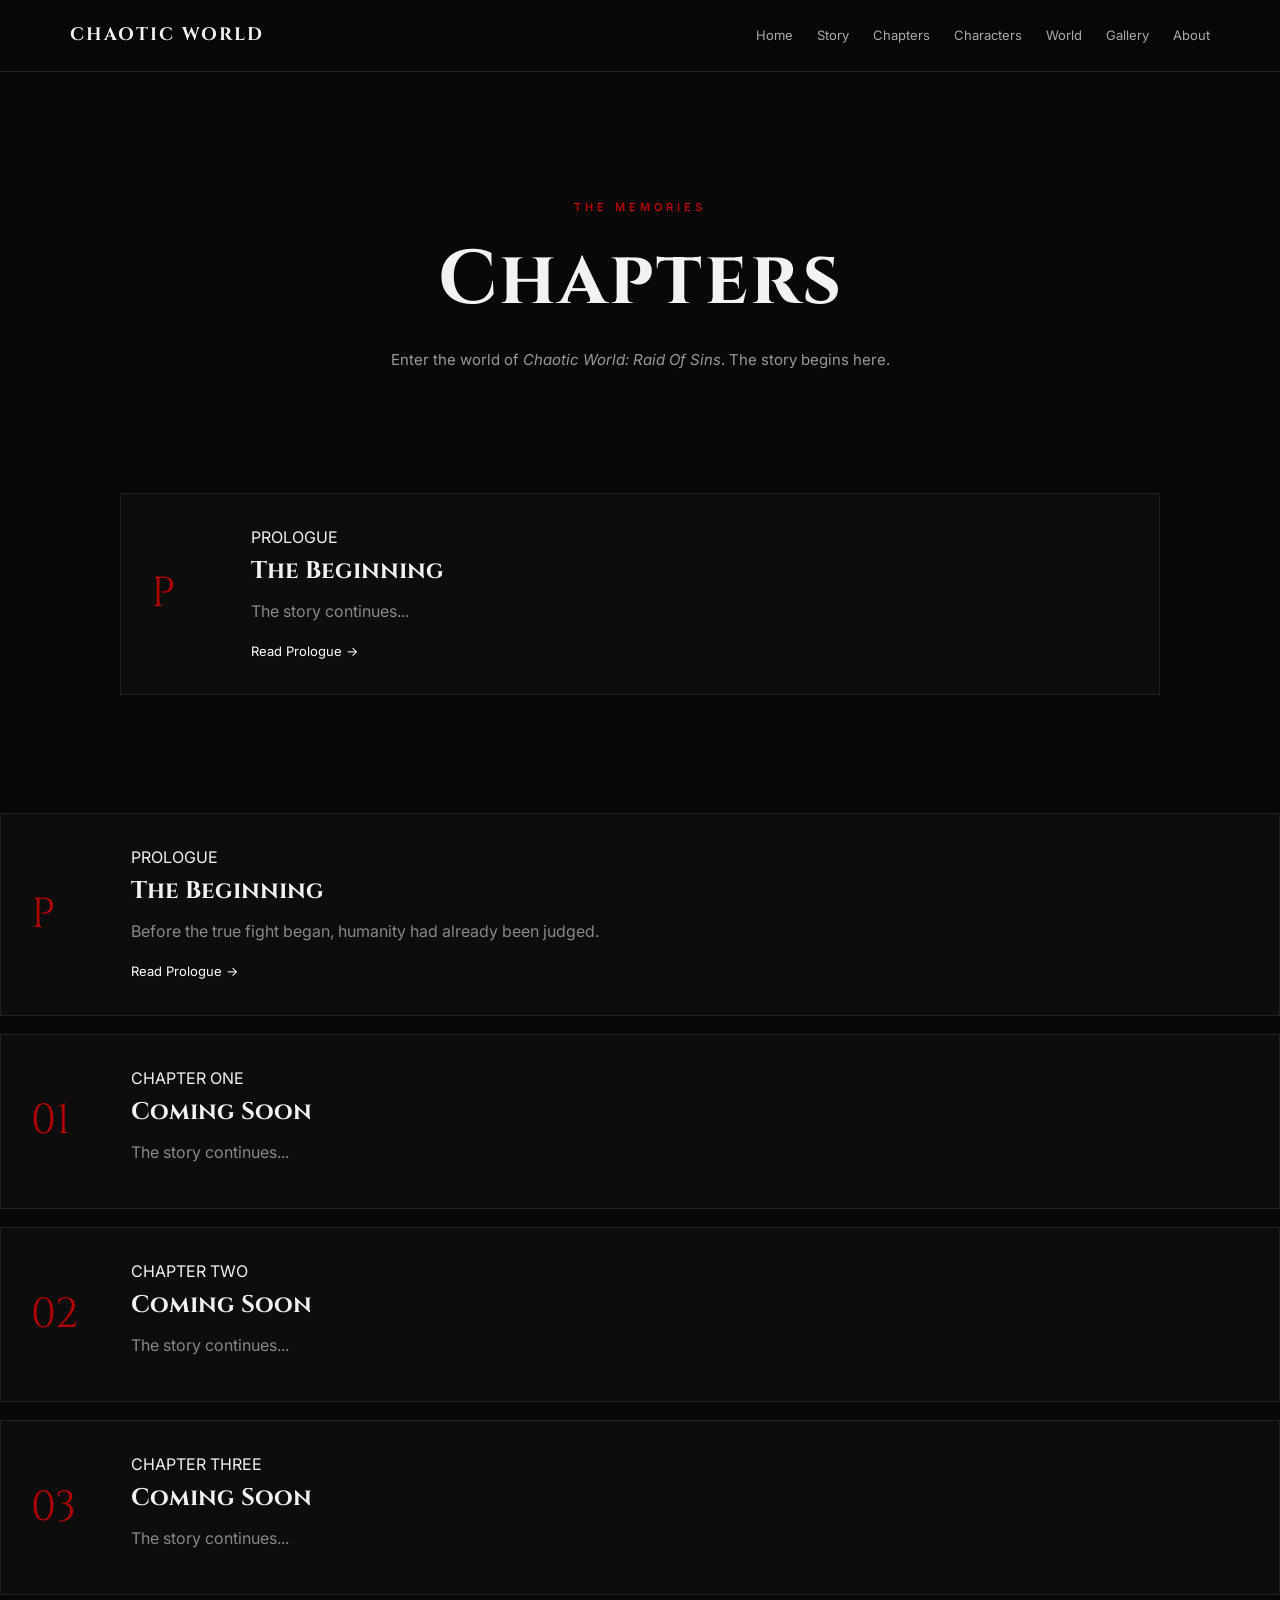
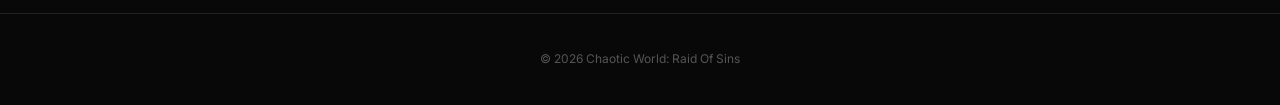
==== chapters.html @ 89fbc268 "Implement chapter loading from JSON Added dynamic loading of chapters from JSON and updated HTML str" ====
<!DOCTYPE html>
<html lang="en">
<head>
    <meta charset="UTF-8">
    <meta name="viewport" content="width=device-width, initial-scale=1.0">

    <title>Chapters | Chaotic World: Raid Of Sins</title>

    <meta name="description" content="Read Chaotic World: Raid Of Sins, beginning with the Prologue and continuing through the chapters.">

    <link rel="stylesheet" href="style.css">
</head>

<body>

    <header>
        <nav>

            <a href="index.html" class="logo">
                CHAOTIC WORLD
            </a>

            <div class="nav-links">
                <a href="index.html">Home</a>
                <a href="story.html">Story</a>
                <a href="chapters.html">Chapters</a>
                <a href="characters.html">Characters</a>
                <a href="world.html">World</a>
                <a href="gallery.html">Gallery</a>
                <a href="about.html">About</a>

            </div>

        </nav>
    </header>


    <main>

        <section class="page-hero">

            <span class="eyebrow">
                THE MEMORIES 
            </span>

            <h1>
                Chapters
            </h1>

            <p>
                Enter the world of
                <em>Chaotic World: Raid Of Sins</em>.
                The story begins here.
            </p>

        </section>


        <section class="chapters-section" id="chapters-list">

    <p>Loading chapters...</p>

</section>

<script>

    fetch("data/chapters.json?v=2")

        .then(response => response.json())

        .then(data => {

            const list = document.getElementById("chapters-list");

            list.innerHTML = "";

            data.chapters.forEach(chapter => {

                const card = document.createElement("div");

                card.className = "chapter-card";

                const number = document.createElement("span");

                number.className = "chapter-number";

                number.textContent = chapter.number;


                const content = document.createElement("div");


                const status = document.createElement("span");

                status.className = "chapter-status";

                status.textContent =
                    chapter.type === "prologue"
                    ? "PROLOGUE"
                    : "CHAPTER " + chapter.number;


                const title = document.createElement("h2");

                title.textContent = chapter.title;


                const description = document.createElement("p");

                description.textContent =
                    chapter.description || "The story continues...";


                const link = document.createElement("a");

                link.href =
                    "reader.html?chapter=" +
                    encodeURIComponent(chapter.id);

                link.textContent =
                    chapter.type === "prologue"
                    ? "Read Prologue →"
                    : "Read Chapter →";


                content.appendChild(status);

                content.appendChild(title);

                content.appendChild(description);

                content.appendChild(link);


                card.appendChild(number);

                card.appendChild(content);


                list.appendChild(card);

            });

        })

        .catch(error => {

            console.error(error);

            document.getElementById("chapters-list").innerHTML =
                "<p>Unable to load chapters.</p>";

        });

</script>

            <!-- PROLOGUE -->

            <div class="chapter-card">

                <span class="chapter-number">
                    P
                </span>

                <div>

                    <span class="chapter-status">
                        PROLOGUE
                    </span>

                    <h2>
                        The Beginning
                    </h2>

                    <p>
                        Before the true fight began, humanity
                        had already been judged.
                    </p>

                    <a href="reader.html?chapter=prologue">
    Read Prologue →
</a>

                </div>

            </div>


            <!-- CHAPTER ONE -->

            <div class="chapter-card">

                <span class="chapter-number">
                    01
                </span>

                <div>

                    <span class="chapter-status">
                        CHAPTER ONE
                    </span>

                    <h2>
                        Coming Soon
                    </h2>

                    <p>
                        The story continues...
                    </p>

                </div>

            </div>


            <!-- CHAPTER TWO -->

            <div class="chapter-card">

                <span class="chapter-number">
                    02
                </span>

                <div>

                    <span class="chapter-status">
                        CHAPTER TWO
                    </span>

                    <h2>
                        Coming Soon
                    </h2>

                    <p>
                        The story continues...
                    </p>

                </div>

            </div>


            <!-- CHAPTER THREE -->

            <div class="chapter-card">

                <span class="chapter-number">
                    03
                </span>

                <div>

                    <span class="chapter-status">
                        CHAPTER THREE
                    </span>

                    <h2>
                        Coming Soon
                    </h2>

                    <p>
                        The story continues...
                    </p>

                </div>

            </div>

        </section>

    </main>


    <footer>

        <p>
            © 2026 Chaotic World: Raid Of Sins
        </p>

    </footer>

</body>
    </html>
---- style.css ----
@import url('https://fonts.googleapis.com/css2?family=Cinzel:wght@400;500;600;700;800&family=Inter:wght@300;400;500;600&display=swap');

* {
    margin: 0;
    padding: 0;
    box-sizing: border-box;
}

html {
    scroll-behavior: smooth;
}

body {
    background: #080808;
    color: #f2f2f2;
    font-family: 'Inter', sans-serif;
    line-height: 1.7;
}

a {
    color: inherit;
    text-decoration: none;
}

header {
    width: 100%;
    border-bottom: 1px solid #222;
    background: rgba(8, 8, 8, 0.96);
    position: sticky;
    top: 0;
    z-index: 1000;
    backdrop-filter: blur(10px);
}

nav {
    max-width: 1200px;
    margin: auto;
    padding: 20px 30px;
    display: flex;
    align-items: center;
    justify-content: space-between;
    gap: 30px;
}

.logo {
    font-family: 'Cinzel', serif;
    font-size: 18px;
    font-weight: 700;
    letter-spacing: 2px;
    white-space: nowrap;
}

.nav-links {
    display: flex;
    align-items: center;
    gap: 24px;
    flex-wrap: wrap;
}

.nav-links a {
    color: #aaa;
    font-size: 13px;
    transition: 0.3s ease;
}

.nav-links a:hover {
    color: #fff;
}

main {
    min-height: 80vh;
}

.page-hero {
    max-width: 1000px;
    margin: auto;
    padding: 120px 30px 80px;
    text-align: center;
}

.eyebrow {
    color: #b30000;
    font-size: 11px;
    font-weight: 600;
    letter-spacing: 4px;
    text-transform: uppercase;
}

.page-hero h1 {
    margin-top: 20px;
    font-family: 'Cinzel', serif;
    font-size: clamp(42px, 7vw, 76px);
    line-height: 1.1;
    letter-spacing: 2px;
}

.page-hero p {
    max-width: 650px;
    margin: 25px auto 0;
    color: #999;
    font-size: 15px;
}

.chapters-section,
.characters-section,
.world-grid,
.gallery-section,
.story-section,
.author-section {
    max-width: 1100px;
    margin: auto;
    padding: 40px 30px 100px;
}

/* CHAPTERS */

.chapter-card {
    display: flex;
    align-items: center;
    gap: 30px;
    padding: 30px;
    margin-bottom: 18px;
    border: 1px solid #222;
    background: #0d0d0d;
    transition: 0.3s ease;
}

.chapter-card:hover {
    border-color: #555;
    transform: translateY(-3px);
}

.chapter-number {
    font-family: 'Cinzel', serif;
    font-size: 42px;
    color: #b30000;
    min-width: 70px;
}

.chapter-card h2 {
    font-family: 'Cinzel', serif;
    margin-bottom: 6px;
}

.chapter-card p {
    color: #888;
    margin-bottom: 12px;
}

.chapter-card a {
    color: #fff;
    font-size: 13px;
}

/* CHARACTERS */

.characters-section {
    display: grid;
    grid-template-columns: repeat(3, 1fr);
    gap: 25px;
}

.character-card {
    background: #0d0d0d;
    border: 1px solid #222;
    overflow: hidden;
    transition: 0.3s ease;
}

.character-card:hover {
    transform: translateY(-5px);
    border-color: #555;
}

.character-art {
    height: 350px;
    display: flex;
    align-items: center;
    justify-content: center;
    background:
        radial-gradient(circle at center, #292929 0%, #111 45%, #080808 100%);
    color: #555;
    font-size: 11px;
    letter-spacing: 3px;
}

.character-info {
    padding: 25px;
}

.character-status {
    color: #b30000;
    font-size: 10px;
    letter-spacing: 3px;
}

.character-info h2 {
    font-family: 'Cinzel', serif;
    margin: 10px 0;
}

.character-info p {
    color: #888;
    font-size: 14px;
    margin-bottom: 15px;
}

.character-info a {
    font-size: 13px;
}

/* WORLD */

.world-grid {
    display: grid;
    grid-template-columns: repeat(2, 1fr);
    gap: 20px;
}

.world-card {
    padding: 35px;
    min-height: 250px;
    border: 1px solid #222;
    background: #0d0d0d;
    transition: 0.3s ease;
}

.world-card:hover {
    transform: translateY(-5px);
    border-color: #555;
}

.world-icon {
    color: #b30000;
    font-family: 'Cinzel', serif;
    font-size: 14px;
}

.world-card h2 {
    font-family: 'Cinzel', serif;
    margin: 25px 0 10px;
}

.world-card p {
    color: #888;
    font-size: 14px;
}

.world-link {
    display: inline-block;
    margin-top: 25px;
    font-size: 12px;
}

/* GALLERY */

.gallery-section {
    display: grid;
    grid-template-columns: repeat(2, 1fr);
    gap: 25px;
}

.gallery-item {
    background: #0d0d0d;
    border: 1px solid #222;
    padding-bottom: 25px;
}

.gallery-placeholder {
    height: 300px;
    display: flex;
    align-items: center;
    justify-content: center;
    background:
        radial-gradient(circle, #292929, #0a0a0a);
    color: #555;
    letter-spacing: 3px;
    font-size: 11px;
}

.gallery-item h2,
.gallery-item p {
    margin-left: 25px;
    margin-right: 25px;
}

.gallery-item h2 {
    font-family: 'Cinzel', serif;
    margin-top: 22px;
}

.gallery-item p {
    color: #888;
    font-size: 13px;
    margin-top: 5px;
}

/* STORY */

.story-content {
    max-width: 750px;
    margin: auto;
    padding: 50px;
    background: #0d0d0d;
    border: 1px solid #222;
}

.story-label {
    color: #b30000;
    font-size: 10px;
    letter-spacing: 3px;
}

.story-content h2 {
    font-family: 'Cinzel', serif;
    font-size: 34px;
    margin: 15px 0 30px;
}

.story-content p {
    color: #aaa;
    margin-bottom: 22px;
}

.story-reveal {
    margin: 40px 0;
    padding: 30px;
    border-top: 1px solid #333;
    border-bottom: 1px solid #333;
    text-align: center;
    font-family: 'Cinzel', serif;
    font-size: 30px;
    letter-spacing: 8px;
    color: #b30000;
}

/* AUTHOR */

.author-section {
    display: grid;
    grid-template-columns: 350px 1fr;
    gap: 60px;
    align-items: center;
}

.author-image {
    height: 430px;
    display: flex;
    align-items: center;
    justify-content: center;
    background:
        radial-gradient(circle, #292929, #090909);
    border: 1px solid #222;
    color: #555;
    font-size: 11px;
    letter-spacing: 3px;
}

.author-content h2 {
    font-family: 'Cinzel', serif;
    font-size: 38px;
    margin: 15px 0 25px;
}

.author-content p {
    color: #999;
    margin-bottom: 18px;
}

/* FOOTER */

footer {
    border-top: 1px solid #222;
    padding: 35px 20px;
    text-align: center;
    color: #555;
    font-size: 12px;
}

/* MOBILE */

@media (max-width: 800px) {

    nav {
        padding: 16px 20px;
        align-items: flex-start;
        flex-direction: column;
        gap: 15px;
    }

    .nav-links {
        gap: 14px;
    }

    .page-hero {
        padding: 80px 20px 60px;
    }

    .chapters-section,
    .characters-section,
    .world-grid,
    .gallery-section,
    .story-section,
    .author-section {
        padding-left: 20px;
        padding-right: 20px;
    }

    .characters-section,
    .world-grid,
    .gallery-section,
    .author-section {
        grid-template-columns: 1fr;
    }

    .chapter-card {
        align-items: flex-start;
        gap: 18px;
        padding: 22px;
    }

    .chapter-number {
        font-size: 30px;
        min-width: 45px;
    }

    .story-content {
        padding: 30px 22px;
    }

    .author-image {
        height: 350px;
    }
 }
/* =========================================
   HOME PAGE
========================================= */

.home-hero {
    min-height: 88vh;
    padding: 150px 25px 120px;
    display: flex;
    flex-direction: column;
    align-items: center;
    justify-content: center;
    text-align: center;

    background:
        radial-gradient(circle at center, #1c0808 0%, #090909 45%, #050505 100%);
}

.home-hero h1 {
    margin-top: 25px;
    font-family: 'Cinzel', serif;
    font-size: clamp(50px, 10vw, 110px);
    line-height: 0.95;
    letter-spacing: 5px;
}

.home-hero h2 {
    margin-top: 15px;
    font-family: 'Cinzel', serif;
    font-size: clamp(22px, 4vw, 42px);
    font-weight: 400;
    letter-spacing: 12px;
    color: #b30000;
}

.hero-quote {
    margin-top: 40px;
    max-width: 650px;
    color: #aaa;
    font-family: 'Cinzel', serif;
    font-size: clamp(16px, 2vw, 21px);
    line-height: 1.8;
    font-style: italic;
}

.hero-buttons {
    display: flex;
    gap: 15px;
    margin-top: 45px;
    flex-wrap: wrap;
    justify-content: center;
}

.primary-button,
.secondary-button {
    display: inline-block;
    padding: 14px 25px;
    font-size: 12px;
    letter-spacing: 1px;
    transition: 0.3s ease;
}

.primary-button {
    background: #b30000;
    border: 1px solid #b30000;
}

.primary-button:hover {
    background: #8f0000;
    border-color: #8f0000;
}

.secondary-button {
    border: 1px solid #444;
    color: #ccc;
}

.secondary-button:hover {
    border-color: #aaa;
    color: #fff;
}


/* =========================================
   HOME INTRO
========================================= */

.home-intro {
    max-width: 800px;
    margin: auto;
    padding: 130px 25px;
    text-align: center;
}

.home-intro h2 {
    margin: 20px 0 30px;
    font-family: 'Cinzel', serif;
    font-size: clamp(30px, 5vw, 50px);
}

.home-intro p {
    margin-bottom: 20px;
    color: #999;
    font-size: 15px;
}

.red-text {
    color: #b30000 !important;
    font-family: 'Cinzel', serif;
    font-size: 25px !important;
    letter-spacing: 3px;
}


/* =========================================
   EXPLORE SECTION
========================================= */

.home-explore {
    max-width: 1100px;
    margin: auto;
    padding: 100px 25px;
}

.section-heading {
    margin-bottom: 45px;
}

.section-heading h2 {
    margin-top: 15px;
    font-family: 'Cinzel', serif;
    font-size: clamp(30px, 5vw, 48px);
}

.explore-grid {
    display: grid;
    grid-template-columns: repeat(2, 1fr);
    gap: 18px;
}

.explore-card {
    position: relative;
    padding: 40px;
    min-height: 250px;
    background: #0d0d0d;
    border: 1px solid #222;
    transition: 0.3s ease;
}

.explore-card:hover {
    transform: translateY(-5px);
    border-color: #555;
}

.explore-card > span {
    color: #b30000;
    font-family: 'Cinzel', serif;
    font-size: 13px;
}

.explore-card h3 {
    margin-top: 30px;
    font-family: 'Cinzel', serif;
    font-size: 25px;
}

.explore-card p {
    margin-top: 10px;
    color: #888;
    font-size: 14px;
}

.explore-card strong {
    display: inline-block;
    margin-top: 25px;
    font-size: 12px;
    font-weight: 400;
}


/* =========================================
   FINAL HOME SECTION
========================================= */

.home-final {
    padding: 160px 25px;
    text-align: center;
    border-top: 1px solid #191919;
    background:
        radial-gradient(circle at center, #180606 0%, #070707 50%, #050505 100%);
}

.home-final h2 {
    margin: 25px 0 45px;
    font-family: 'Cinzel', serif;
    font-size: clamp(35px, 7vw, 70px);
    line-height: 1.15;
}


/* =========================================
   MOBILE HOME
========================================= */

@media (max-width: 800px) {

    .home-hero {
        min-height: 85vh;
        padding: 110px 20px 90px;
    }

    .home-hero h1 {
        letter-spacing: 2px;
    }

    .home-hero h2 {
        letter-spacing: 6px;
    }

    .hero-buttons {
        flex-direction: column;
        width: 100%;
        max-width: 300px;
    }

    .primary-button,
    .secondary-button {
        width: 100%;
        text-align: center;
    }

    .home-intro {
        padding: 90px 20px;
    }

    .home-explore {
        padding: 80px 20px;
    }

    .explore-grid {
        grid-template-columns: 1fr;
    }

    .explore-card {
        min-height: 220px;
        padding: 30px;
    }

    .home-final {
        padding: 110px 20px;
    }

    }

/* =========================================
   CHAPTER READING
========================================= */

.chapter-header {
    max-width: 900px;
    margin: auto;
    padding: 130px 25px 70px;
    text-align: center;
}

.chapter-header h1 {
    margin-top: 20px;
    font-family: 'Cinzel', serif;
    font-size: clamp(42px, 7vw, 72px);
}

.chapter-divider {
    width: 70px;
    height: 1px;
    margin: 35px auto 0;
    background: #b30000;
}

.chapter-content {
    max-width: 760px;
    margin: auto;
    padding: 40px 25px 100px;
}

.chapter-content p {
    margin-bottom: 28px;
    color: #b5b5b5;
    font-size: 17px;
    line-height: 2;
}

.chapter-navigation {
    max-width: 760px;
    margin: auto;
    padding: 35px 25px 100px;
    border-top: 1px solid #222;

    display: flex;
    justify-content: space-between;
    gap: 20px;
}

.chapter-navigation a {
    color: #999;
    font-size: 13px;
    transition: 0.3s ease;
}

.chapter-navigation a:hover {
    color: #fff;
}


/* MOBILE */

@media (max-width: 800px) {

    .chapter-header {
        padding: 90px 20px 50px;
    }

    .chapter-content {
        padding: 30px 20px 70px;
    }

    .chapter-content p {
        font-size: 16px;
        line-height: 1.9;
    }

    .chapter-navigation {
        padding: 30px 20px 70px;
    }

    }
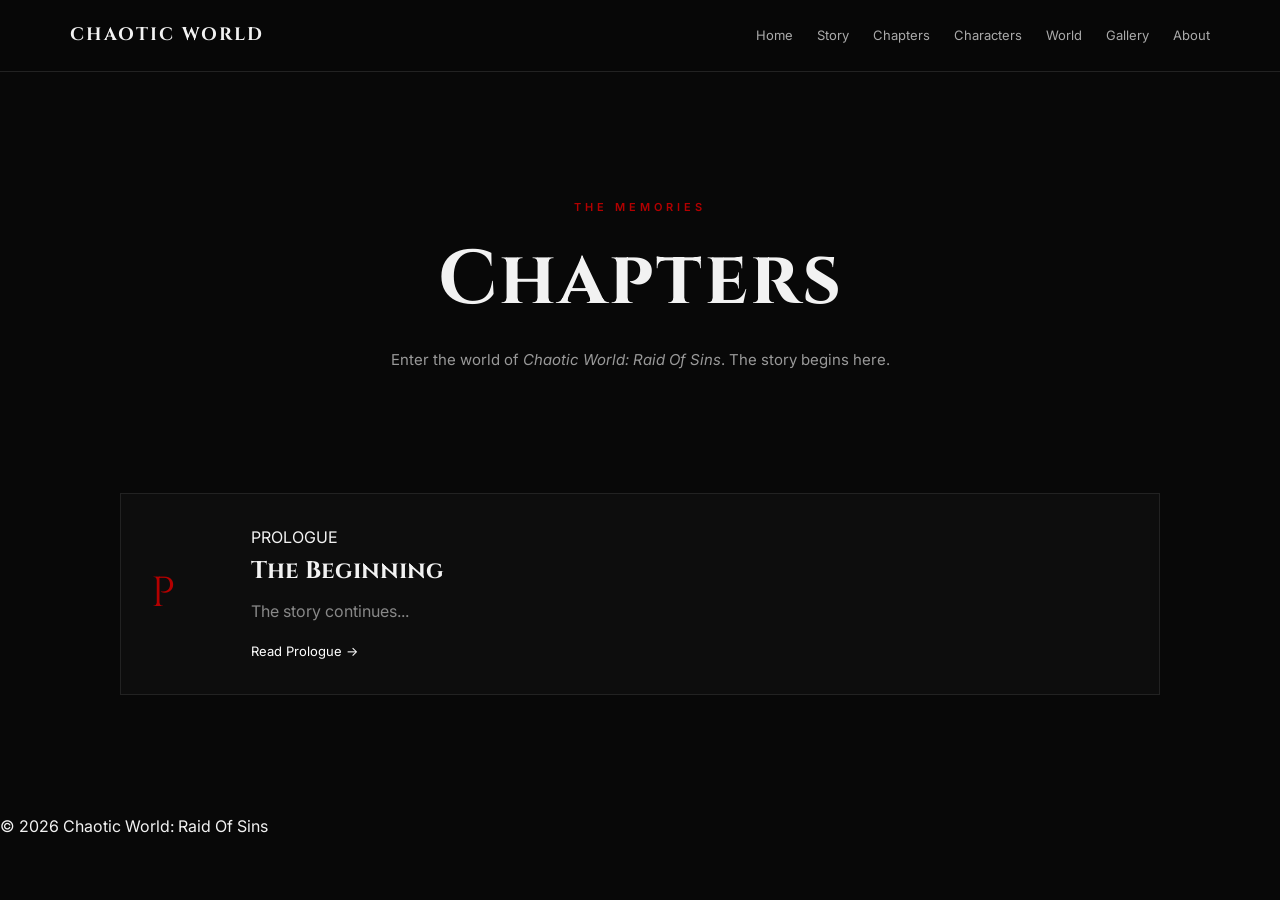
==== commit 26562f3c: "Delete prologue and chapter sections from chapters.html Removed prologue and multiple chapters from " ====
--- a/chapters.html
+++ b/chapters.html
@@ -154,126 +154,7 @@
 
 </script>
 
-            <!-- PROLOGUE -->
-
-            <div class="chapter-card">
-
-                <span class="chapter-number">
-                    P
-                </span>
-
-                <div>
-
-                    <span class="chapter-status">
-                        PROLOGUE
-                    </span>
-
-                    <h2>
-                        The Beginning
-                    </h2>
-
-                    <p>
-                        Before the true fight began, humanity
-                        had already been judged.
-                    </p>
-
-                    <a href="reader.html?chapter=prologue">
-    Read Prologue →
-</a>
-
-                </div>
-
-            </div>
-
-
-            <!-- CHAPTER ONE -->
-
-            <div class="chapter-card">
-
-                <span class="chapter-number">
-                    01
-                </span>
-
-                <div>
-
-                    <span class="chapter-status">
-                        CHAPTER ONE
-                    </span>
-
-                    <h2>
-                        Coming Soon
-                    </h2>
-
-                    <p>
-                        The story continues...
-                    </p>
-
-                </div>
-
-            </div>
-
-
-            <!-- CHAPTER TWO -->
-
-            <div class="chapter-card">
-
-                <span class="chapter-number">
-                    02
-                </span>
-
-                <div>
-
-                    <span class="chapter-status">
-                        CHAPTER TWO
-                    </span>
-
-                    <h2>
-                        Coming Soon
-                    </h2>
-
-                    <p>
-                        The story continues...
-                    </p>
-
-                </div>
-
-            </div>
-
-
-            <!-- CHAPTER THREE -->
-
-            <div class="chapter-card">
-
-                <span class="chapter-number">
-                    03
-                </span>
-
-                <div>
-
-                    <span class="chapter-status">
-                        CHAPTER THREE
-                    </span>
-
-                    <h2>
-                        Coming Soon
-                    </h2>
-
-                    <p>
-                        The story continues...
-                    </p>
-
-                </div>
-
-            </div>
-
-        </section>
-
-    </main>
-
-
-    <footer>
-
-        <p>
+            
             © 2026 Chaotic World: Raid Of Sins
         </p>
 
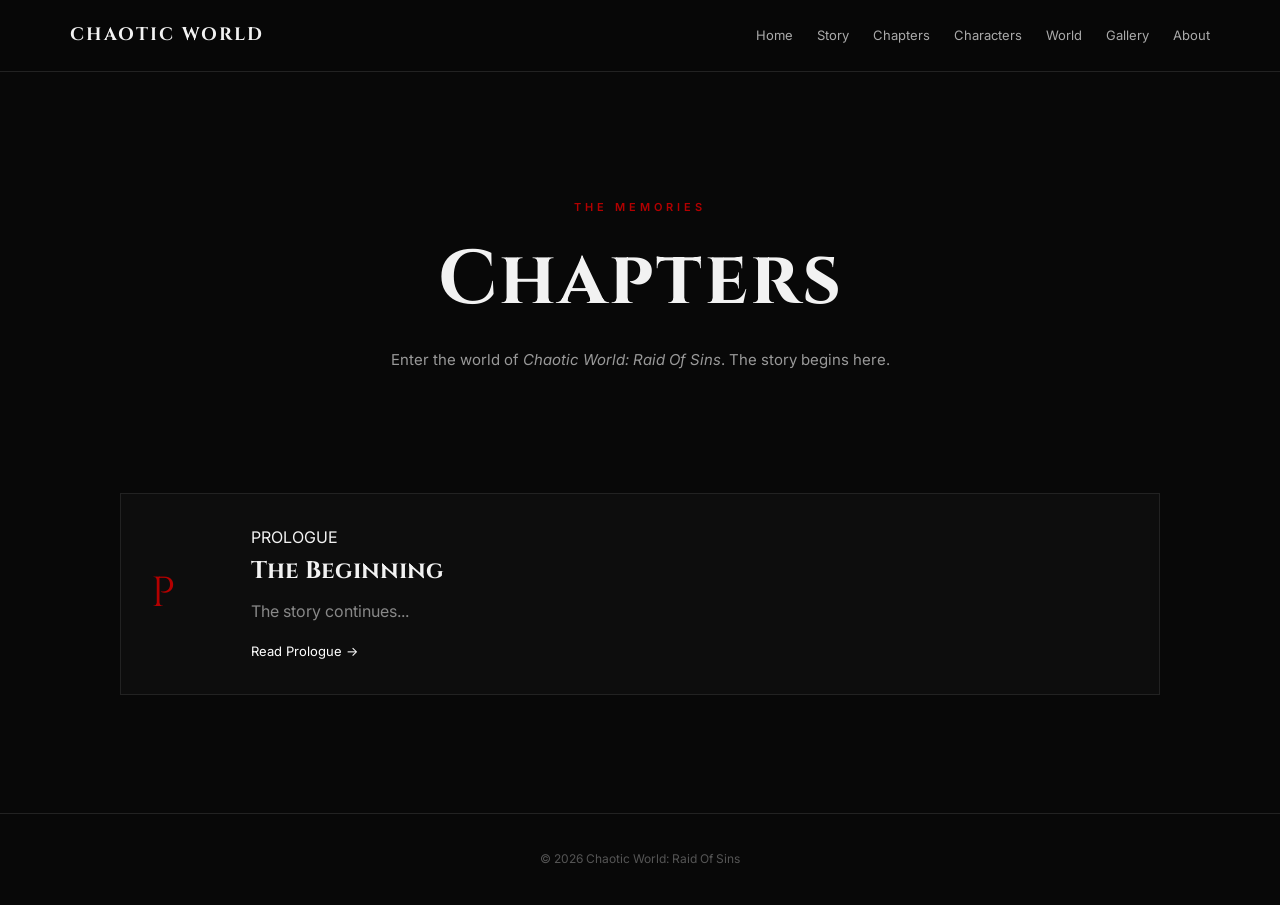
==== commit 5ec814df: "Fix HTML formatting and structure in chapters.html" ====
--- a/chapters.html
+++ b/chapters.html
@@ -1,7 +1,10 @@
-<!DOCTYPE html>
+ <!DOCTYPE html>
 <html lang="en">
+
 <head>
+
     <meta charset="UTF-8">
+
     <meta name="viewport" content="width=device-width, initial-scale=1.0">
 
     <title>Chapters | Chaotic World: Raid Of Sins</title>
@@ -9,157 +12,233 @@
     <meta name="description" content="Read Chaotic World: Raid Of Sins, beginning with the Prologue and continuing through the chapters.">
 
     <link rel="stylesheet" href="style.css">
+
 </head>
 
+
 <body>
 
+
     <header>
+
         <nav>
 
             <a href="index.html" class="logo">
                 CHAOTIC WORLD
             </a>
 
+
             <div class="nav-links">
+
                 <a href="index.html">Home</a>
+
                 <a href="story.html">Story</a>
+
                 <a href="chapters.html">Chapters</a>
+
                 <a href="characters.html">Characters</a>
+
                 <a href="world.html">World</a>
+
                 <a href="gallery.html">Gallery</a>
+
                 <a href="about.html">About</a>
 
             </div>
 
         </nav>
+
     </header>
 
 
     <main>
 
+
         <section class="page-hero">
 
             <span class="eyebrow">
-                THE MEMORIES 
+                THE MEMORIES
             </span>
+
 
             <h1>
                 Chapters
             </h1>
 
+
             <p>
+
                 Enter the world of
                 <em>Chaotic World: Raid Of Sins</em>.
+
                 The story begins here.
+
             </p>
 
         </section>
 
 
+
         <section class="chapters-section" id="chapters-list">
 
-    <p>Loading chapters...</p>
-
-</section>
-
-<script>
-
-    fetch("data/chapters.json?v=2")
-
-        .then(response => response.json())
-
-        .then(data => {
-
-            const list = document.getElementById("chapters-list");
-
-            list.innerHTML = "";
-
-            data.chapters.forEach(chapter => {
-
-                const card = document.createElement("div");
-
-                card.className = "chapter-card";
-
-                const number = document.createElement("span");
-
-                number.className = "chapter-number";
-
-                number.textContent = chapter.number;
-
-
-                const content = document.createElement("div");
-
-
-                const status = document.createElement("span");
-
-                status.className = "chapter-status";
-
-                status.textContent =
-                    chapter.type === "prologue"
-                    ? "PROLOGUE"
-                    : "CHAPTER " + chapter.number;
-
-
-                const title = document.createElement("h2");
-
-                title.textContent = chapter.title;
-
-
-                const description = document.createElement("p");
-
-                description.textContent =
-                    chapter.description || "The story continues...";
-
-
-                const link = document.createElement("a");
-
-                link.href =
-                    "reader.html?chapter=" +
-                    encodeURIComponent(chapter.id);
-
-                link.textContent =
-                    chapter.type === "prologue"
-                    ? "Read Prologue →"
-                    : "Read Chapter →";
-
-
-                content.appendChild(status);
-
-                content.appendChild(title);
-
-                content.appendChild(description);
-
-                content.appendChild(link);
-
-
-                card.appendChild(number);
-
-                card.appendChild(content);
-
-
-                list.appendChild(card);
-
-            });
-
-        })
-
-        .catch(error => {
-
-            console.error(error);
-
-            document.getElementById("chapters-list").innerHTML =
-                "<p>Unable to load chapters.</p>";
-
-        });
-
-</script>
-
-            
+            <p>
+                Loading chapters...
+            </p>
+
+        </section>
+
+
+    </main>
+
+
+
+    <footer>
+
+        <p>
             © 2026 Chaotic World: Raid Of Sins
         </p>
 
     </footer>
 
+
+
+    <script>
+
+        fetch("data/chapters.json?v=2")
+
+            .then(response => response.json())
+
+            .then(data => {
+
+
+                const list =
+                    document.getElementById("chapters-list");
+
+
+                list.innerHTML = "";
+
+
+                data.chapters.forEach(chapter => {
+
+
+                    const card =
+                        document.createElement("div");
+
+
+                    card.className =
+                        "chapter-card";
+
+
+                    const number =
+                        document.createElement("span");
+
+
+                    number.className =
+                        "chapter-number";
+
+
+                    number.textContent =
+                        chapter.number;
+
+
+
+                    const content =
+                        document.createElement("div");
+
+
+
+                    const status =
+                        document.createElement("span");
+
+
+                    status.className =
+                        "chapter-status";
+
+
+                    status.textContent =
+                        chapter.type === "prologue"
+
+                        ? "PROLOGUE"
+
+                        : "CHAPTER " + chapter.number;
+
+
+
+                    const title =
+                        document.createElement("h2");
+
+
+                    title.textContent =
+                        chapter.title;
+
+
+
+                    const description =
+                        document.createElement("p");
+
+
+                    description.textContent =
+                        chapter.description ||
+                        "The story continues...";
+
+
+
+                    const link =
+                        document.createElement("a");
+
+
+                    link.href =
+                        "reader.html?chapter=" +
+                        encodeURIComponent(chapter.id);
+
+
+                    link.textContent =
+                        chapter.type === "prologue"
+
+                        ? "Read Prologue →"
+
+                        : "Read Chapter →";
+
+
+
+                    content.appendChild(status);
+
+                    content.appendChild(title);
+
+                    content.appendChild(description);
+
+                    content.appendChild(link);
+
+
+
+                    card.appendChild(number);
+
+                    card.appendChild(content);
+
+
+
+                    list.appendChild(card);
+
+                });
+
+            })
+
+
+            .catch(error => {
+
+
+                console.error(error);
+
+
+                document.getElementById("chapters-list").innerHTML =
+
+                    "<p>Unable to load chapters.</p>";
+
+            });
+
+    </script>
+
+
 </body>
-    </html>
-
+
+        </html>
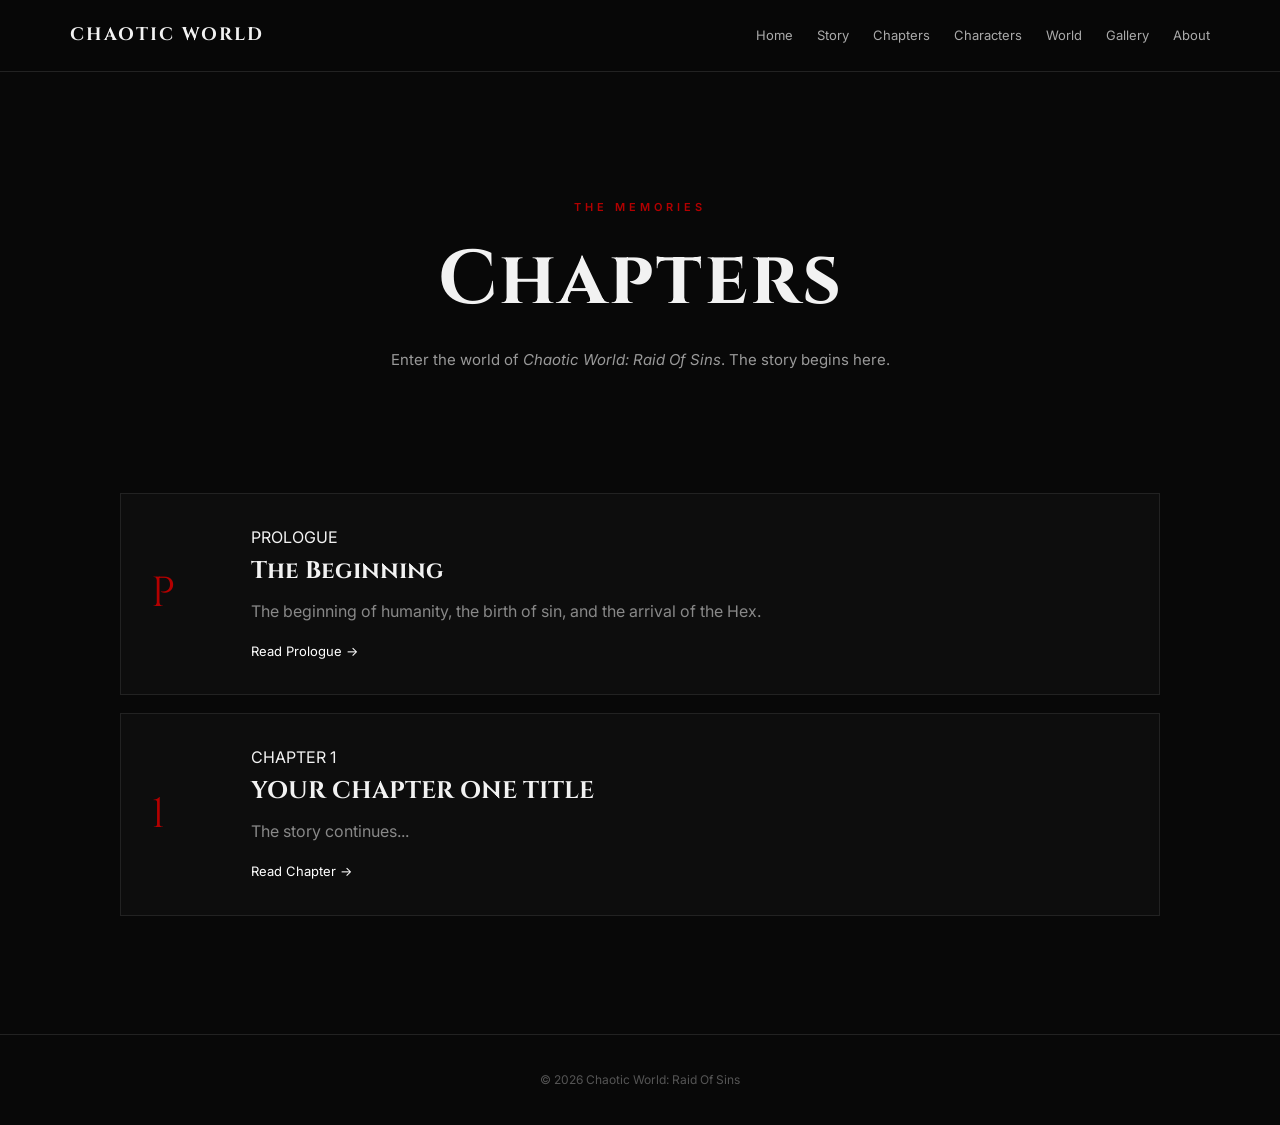
==== commit a8e7ee16: "Refactor link creation and status handling" ====
--- a/chapters.html
+++ b/chapters.html
@@ -183,22 +183,32 @@
 
 
 
-                    const link =
-                        document.createElement("a");
-
-
-                    link.href =
-                        "reader.html?chapter=" +
-                        encodeURIComponent(chapter.id);
-
-
-                    link.textContent =
-                        chapter.type === "prologue"
-
-                        ? "Read Prologue →"
-
-                        : "Read Chapter →";
-
+                     const link =
+    document.createElement("a");
+
+
+if (chapter.status === "published") {
+
+    link.href =
+        "reader.html?chapter=" +
+        encodeURIComponent(chapter.id);
+
+    link.textContent =
+        chapter.type === "prologue"
+        ? "Read Prologue →"
+        : "Read Chapter →";
+
+} else {
+
+    link.href = "#";
+
+    link.textContent = "Coming Soon";
+
+    link.addEventListener("click", function(event) {
+        event.preventDefault();
+    });
+
+}        
 
 
                     content.appendChild(status);
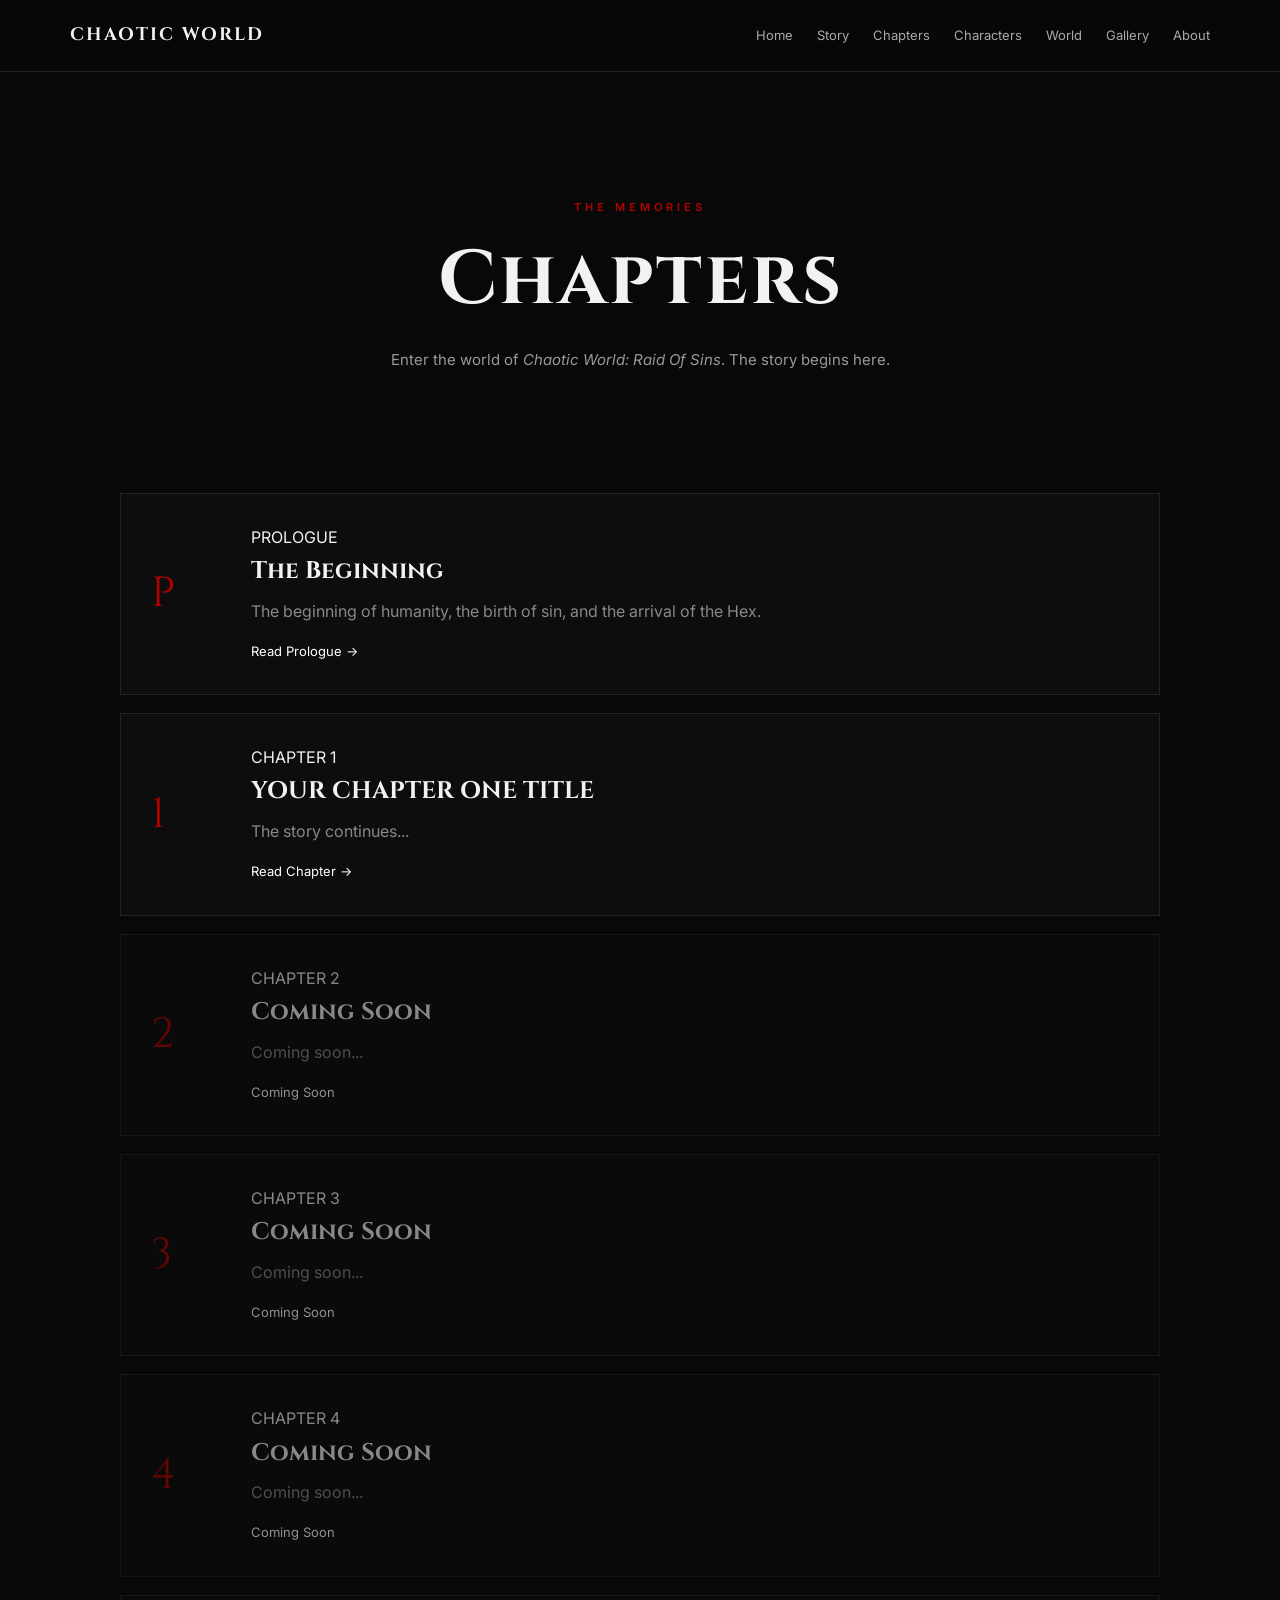
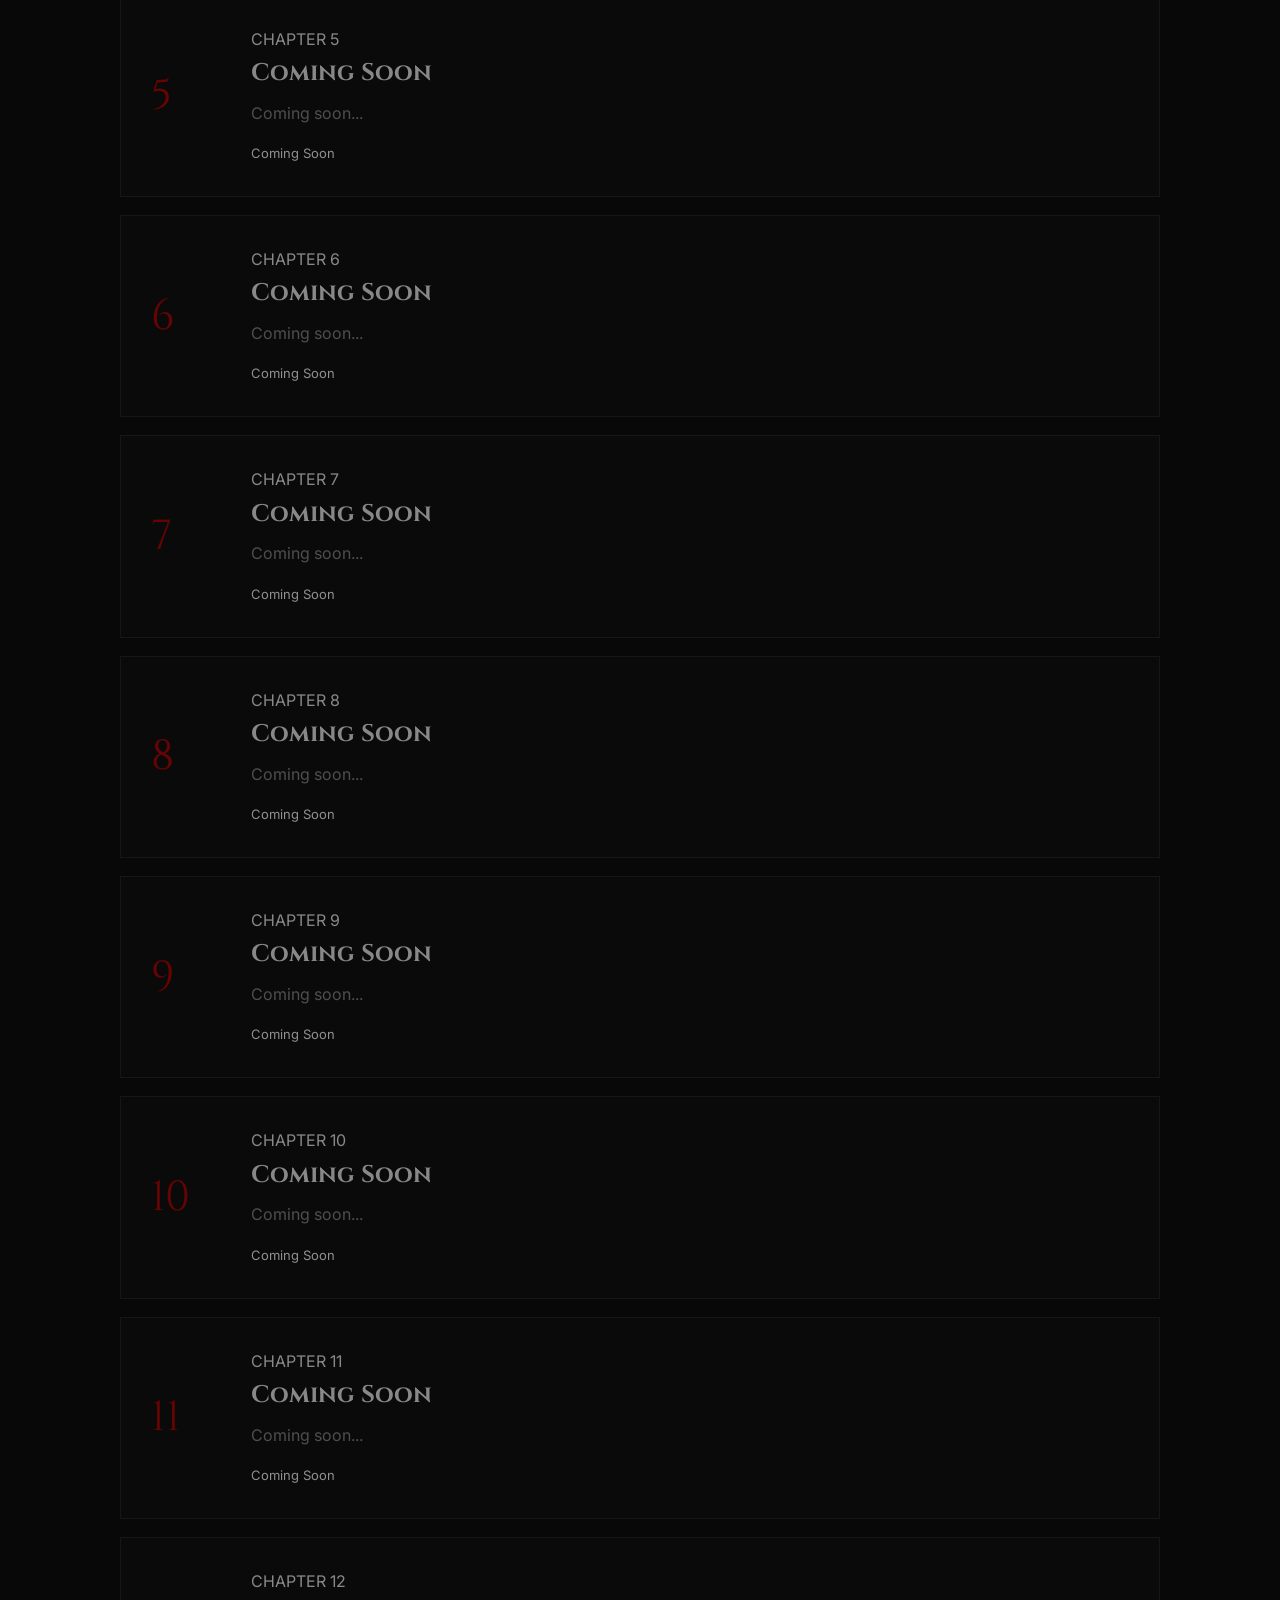
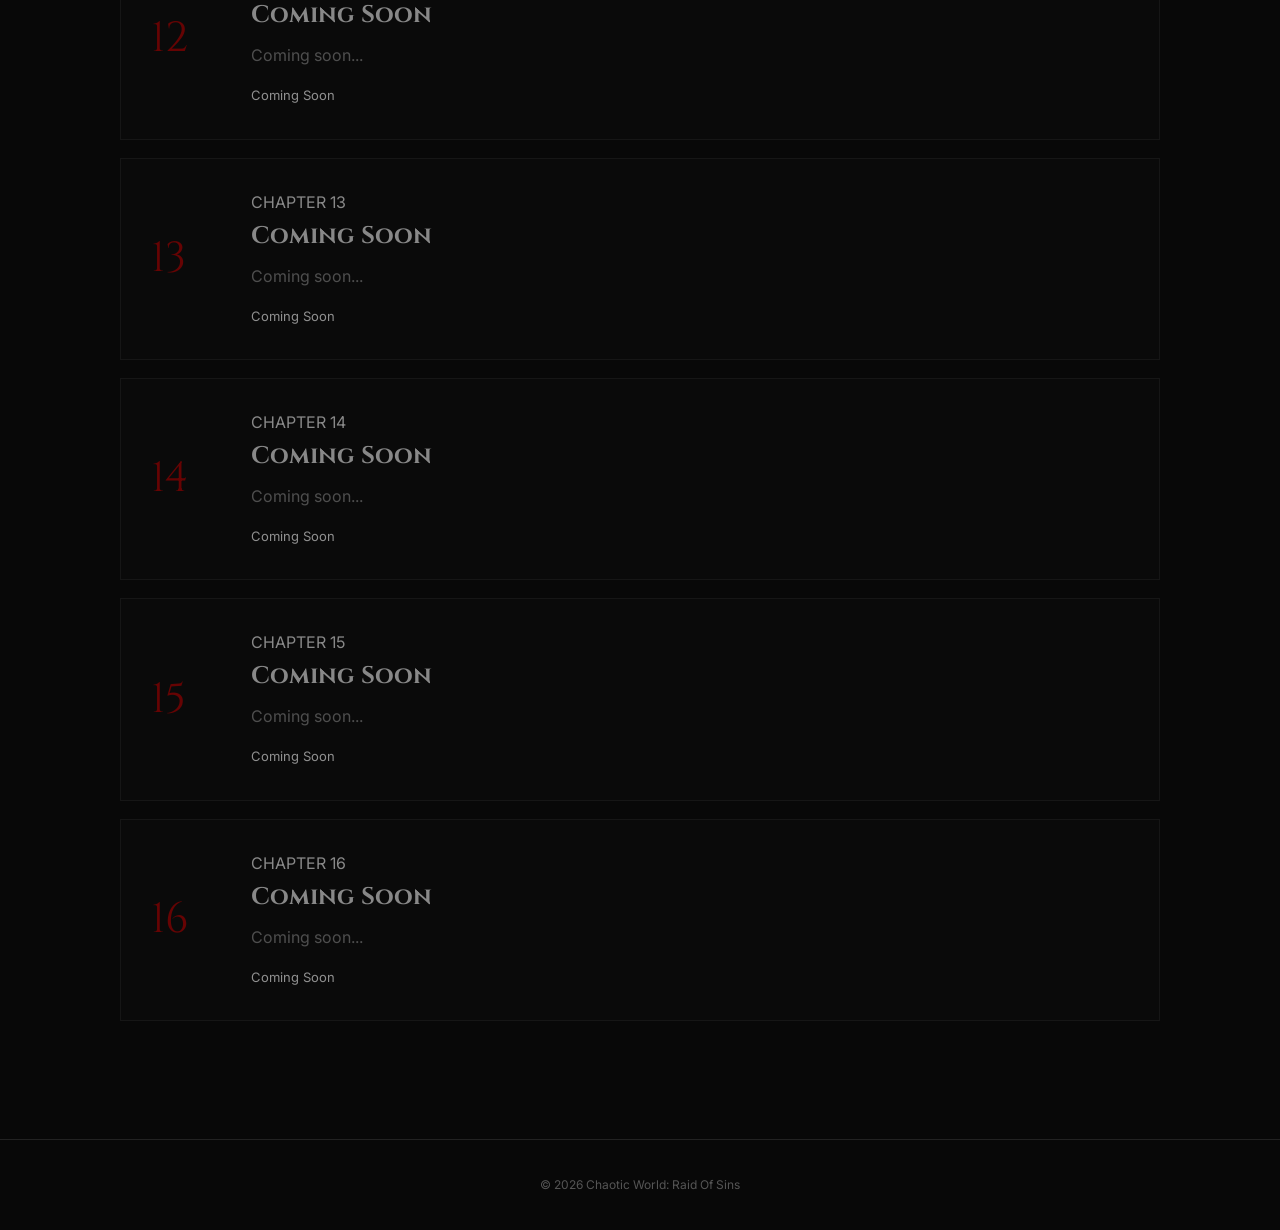
==== commit b5d9c73e: "Update chapter card class based on status" ====
--- a/chapters.html
+++ b/chapters.html
@@ -126,9 +126,9 @@
 
 
                     card.className =
-                        "chapter-card";
-
-
+    chapter.status === "published"
+    ? "chapter-card"
+    : "chapter-card coming-soon";
                     const number =
                         document.createElement("span");
 
--- a/style.css
+++ b/style.css
@@ -766,3 +766,14 @@
     }
 
     }
+    .chapter-card.coming-soon {
+    opacity: 0.55;
+}
+
+.chapter-card.coming-soon a {
+    cursor: default;
+}
+
+.chapter-card.coming-soon a:hover {
+    color: #999;
+}
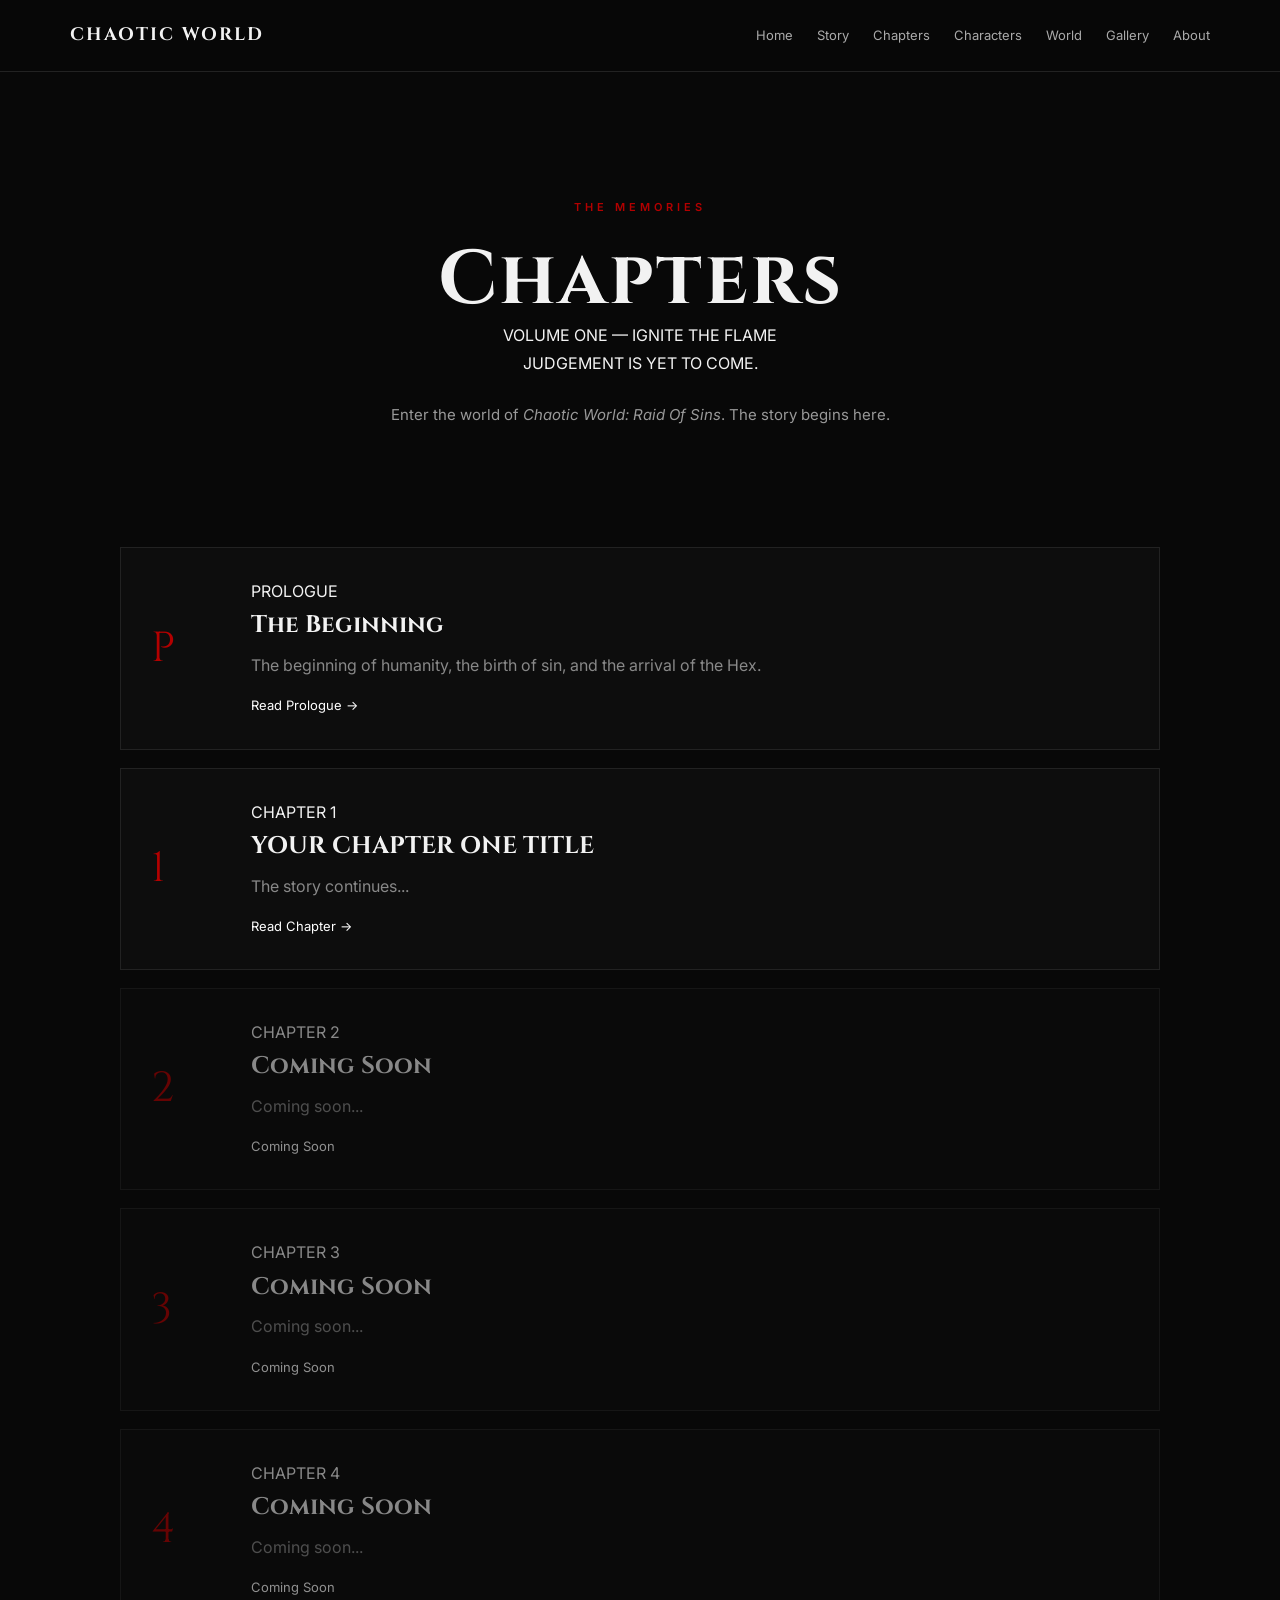
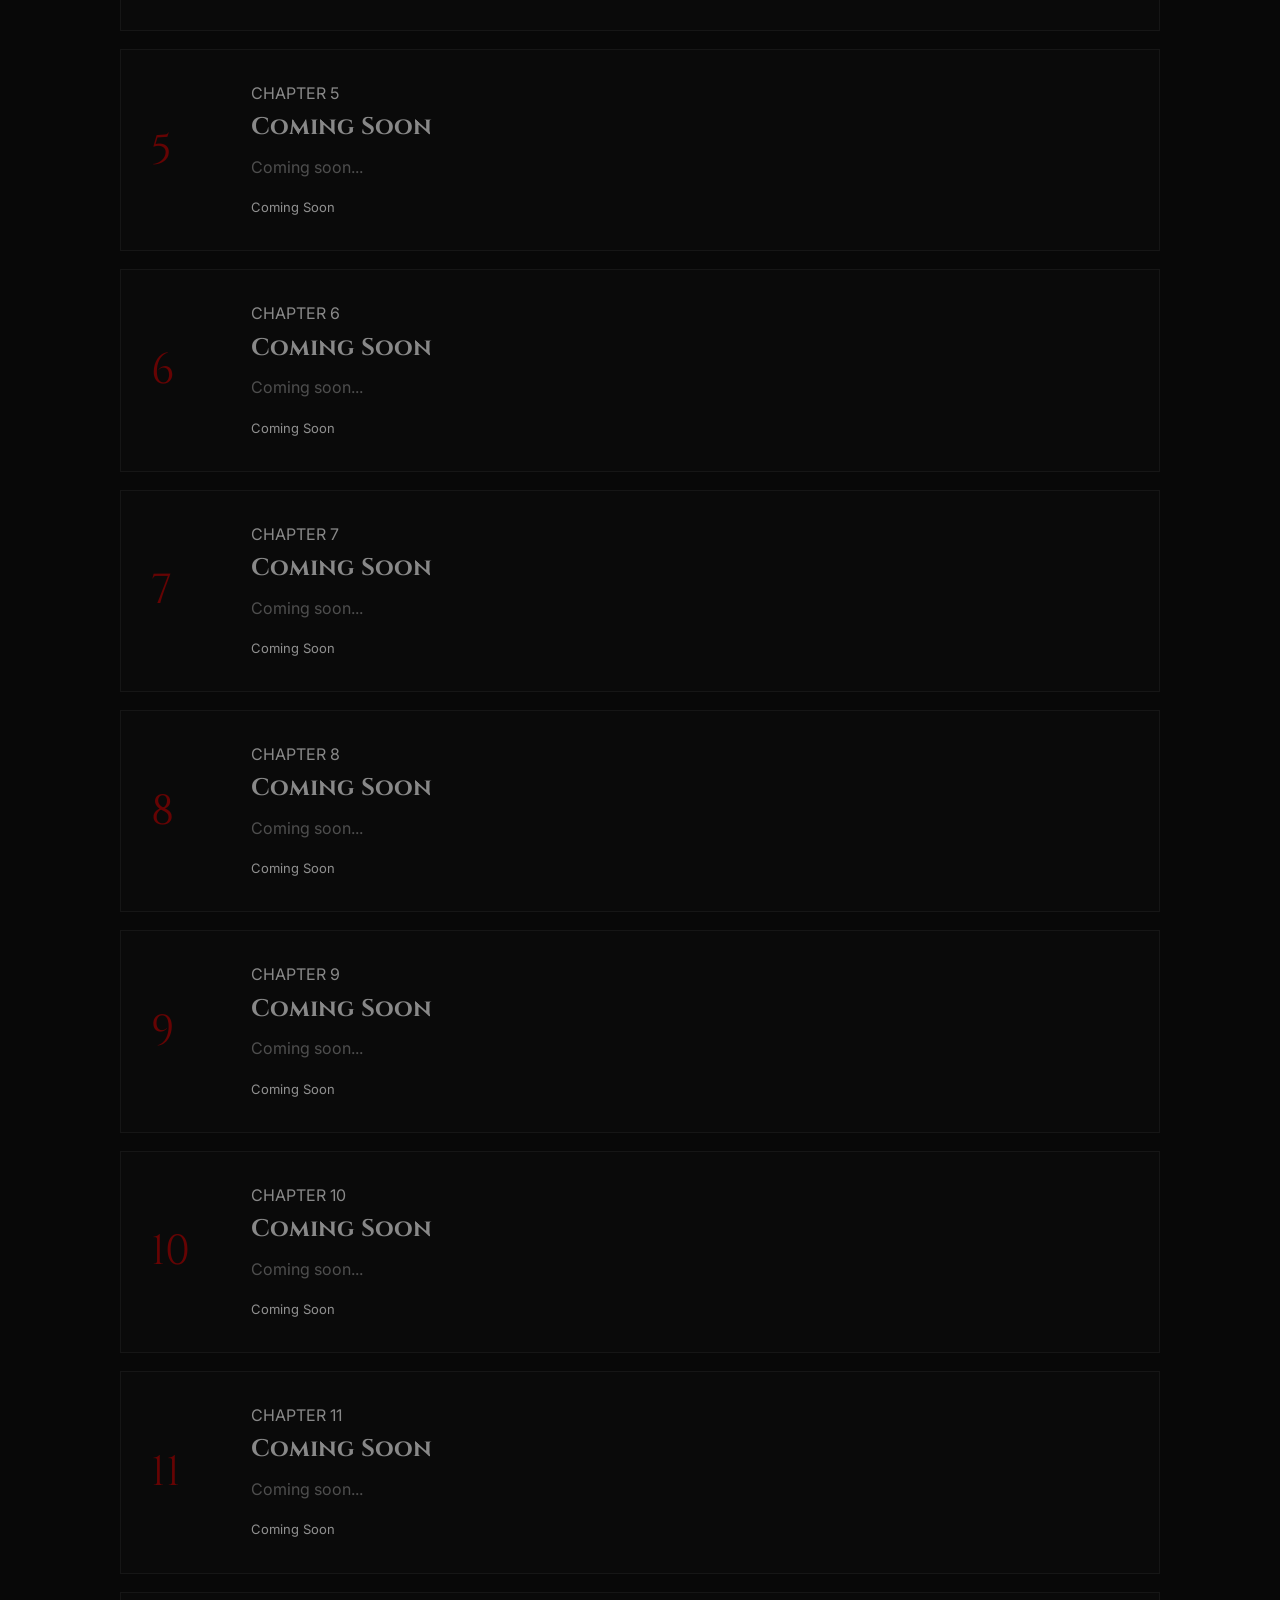
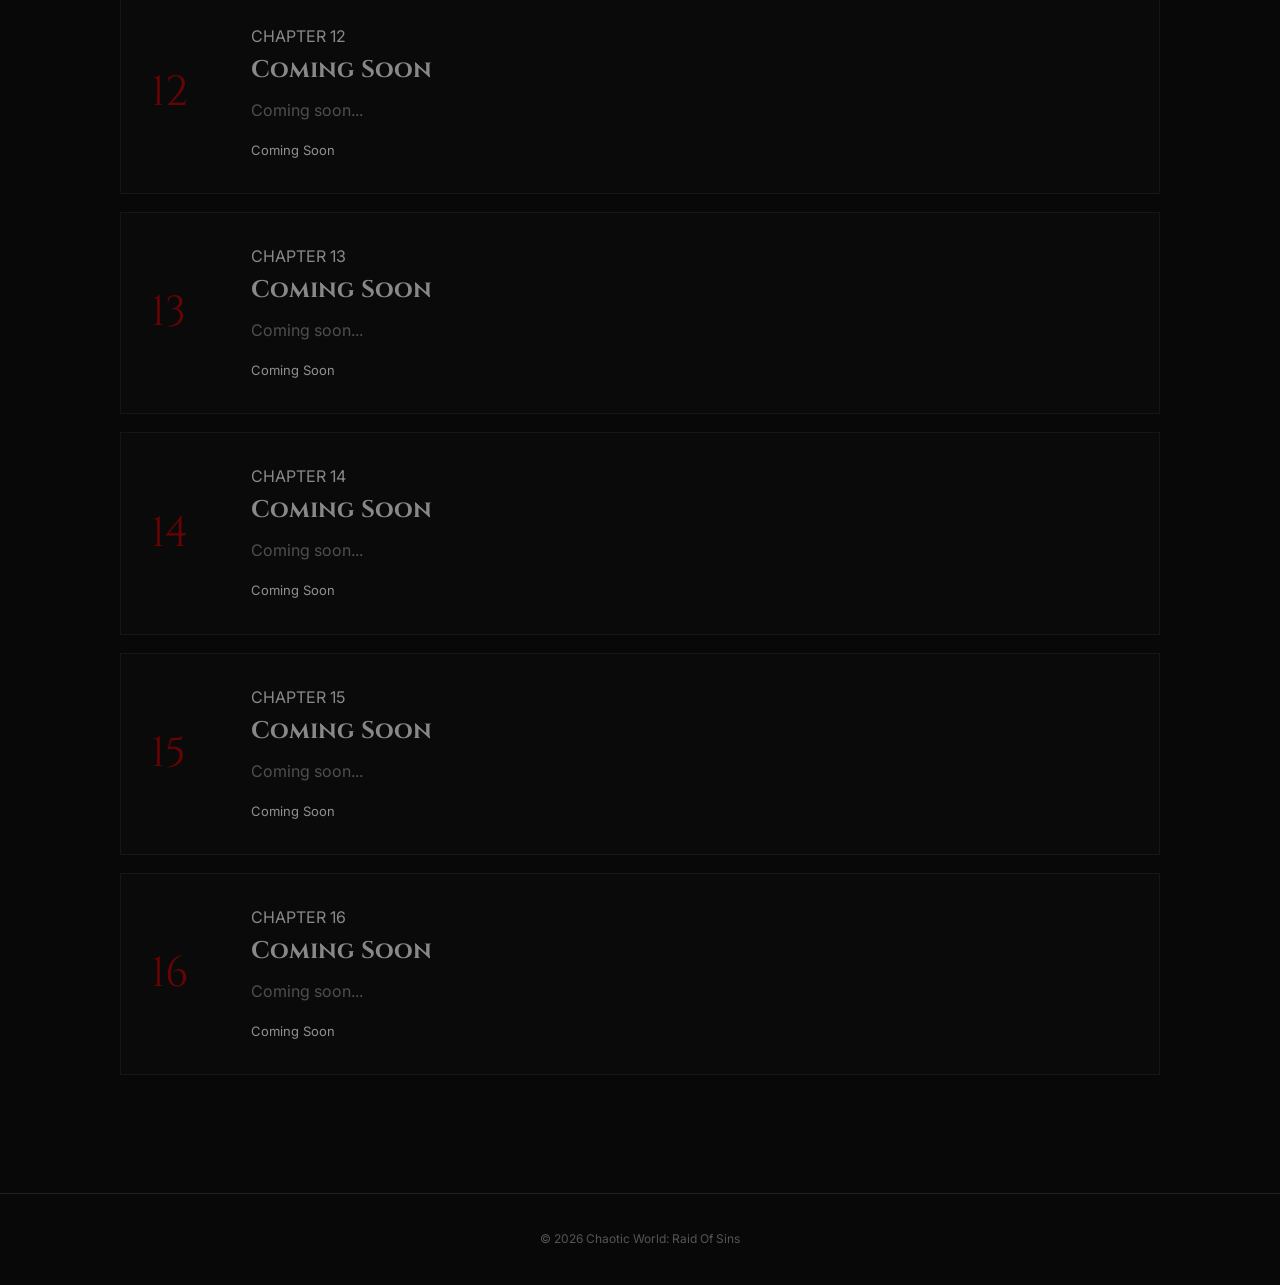
==== commit 717c1e25: "Refactor chapters section in chapters.html" ====
--- a/chapters.html
+++ b/chapters.html
@@ -62,19 +62,25 @@
 
 
             <h1>
-                Chapters
-            </h1>
-
-
-            <p>
-
-                Enter the world of
-                <em>Chaotic World: Raid Of Sins</em>.
-
-                The story begins here.
-
-            </p>
-
+    Chapters
+</h1>
+
+<div class="volume-label">
+    VOLUME ONE
+    <span>—</span>
+    IGNITE THE FLAME
+</div>
+
+<div class="volume-quote">
+    JUDGEMENT IS YET TO COME.
+</div>
+
+<p>
+    Enter the world of
+    <em>Chaotic World: Raid Of Sins</em>.
+
+    The story begins here.
+</p>
         </section>
 
 
